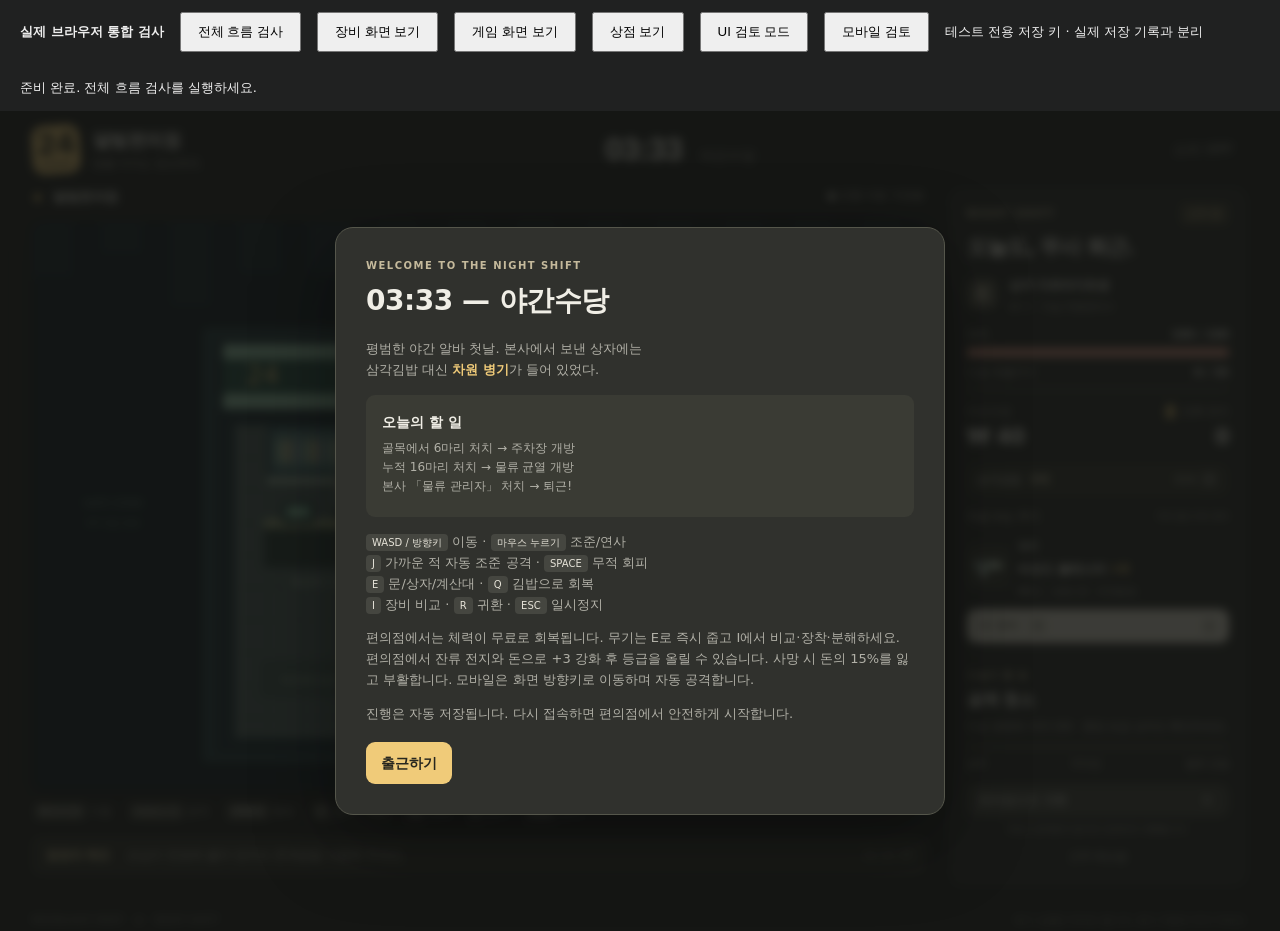
==== tests/browser.html @ c4a6b5b0 "Release Moonlight Mart: Night Shift browser RPG" ====
<!doctype html><html lang="ko"><meta charset="utf-8"><title>장비 성장 브라우저 검증</title><style>body{margin:0;background:#202121;color:#eee;font:13px system-ui}header{padding:12px 20px;display:flex;gap:16px;align-items:center}button{padding:9px 16px;cursor:pointer}iframe{border:0;width:100%;height:820px;display:block}#results{padding:12px 20px;line-height:1.8;white-space:pre-wrap}.pass{color:#dccb90}.fail{color:#ffa3a3}</style><header><strong>실제 브라우저 통합 검사</strong><button id="run">전체 흐름 검사</button><button id="inventory">장비 화면 보기</button><button id="world">게임 화면 보기</button><button id="shop">상점 보기</button><button id="preview">UI 검토 모드</button><button id="mobile">모바일 검토</button><span>테스트 전용 저장 키 · 실제 저장 기록과 분리</span></header><div id="results">준비 중…</div><iframe id="app" title="실제 게임 테스트"></iframe>
<script>
const frame=document.getElementById('app'),output=document.getElementById('results');let src;
const before=`<script>const nativeStorage=window.localStorage;Object.defineProperty(window,'localStorage',{value:{getItem:k=>nativeStorage.getItem('qa-equipment-'+k),setItem:(k,v)=>nativeStorage.setItem('qa-equipment-'+k,v)}});window.requestAnimationFrame=()=>0;<\/script>`;
const after=`<script>
window.qa={
 reset(){state=fresh();state.money=400;state.cells=40;running=true;closeModal();enterZone(0);save();},
 prepareCombat(){enterZone(1);chest=null;enemies=[];bullets=[];spawnTimer=999;const old=Math.random;Math.random=()=>.5;for(let i=0;i<2;i++){spawnEnemy('bag');const e=enemies[i];e.x=player.x+90+i*55;e.y=player.y;e.speed=0;e.elite=false;e.hp=e.max=37;}Math.random=old;},
 step(n){const old=Math.random;Math.random=()=>.5;try{for(let i=0;i<n;i++)update(1/60);}finally{Math.random=old;}draw();},
 approachDrop(){const drop=drops[0];if(!drop)throw Error('전투 드롭 없음');player.x=drop.x;player.y=drop.y;draw();},
 home(){enterZone(0);},
 inventory(){inventory();draw();},
 shop(){closeModal();shop();draw();},
 world(){closeModal();draw();},
 state(){return JSON.parse(JSON.stringify({state,zone,modal,dropCount:drops.length,damage:damage(equipped()),enemies:enemies.map(e=>({hp:e.hp,max:e.max})),selectedWeapon}));},
 prepareTarget(){enterZone(1);chest=null;enemies=[];bullets=[];spawnTimer=999;spawnEnemy('slime');enemies[0].x=player.x+70;enemies[0].y=player.y;enemies[0].speed=0;enemies[0].hp=enemies[0].max=1000;player.fire=0;},
 preview(){state.inventory=Array.from({length:5},(_,i)=>makeWeapon(i,i%4,2));state.equipped=state.inventory[0].id;state.money=650;state.cells=45;state.inventory[0].enhance=1;updateUI();inventory(state.equipped);draw();},
draw
};draw();<\/script>`;
async function load(){return new Promise(resolve=>{frame.onload=()=>resolve();frame.srcdoc=src.replace('<head>','<head><base href="../">'+before).replace('</body>',after+'</body>');});}
function click(action){const e=frame.contentDocument.querySelector('[data-action="'+action+'"]');if(!e)throw Error('버튼 없음: '+action);if(e.disabled)throw Error('비활성 버튼: '+action);e.click();}
function key(k,down=true){frame.contentDocument.dispatchEvent(new frame.contentWindow.KeyboardEvent(down?'keydown':'keyup',{key:k,bubbles:true}));}
let passed=0;
function check(ok,label){if(!ok)throw Error(label);passed++;output.textContent+='✓ '+label+'\n';}
document.getElementById('run').onclick=async()=>{passed=0;output.textContent='';output.className='pass';try{
 let qa=frame.contentWindow.qa;qa.reset();qa.prepareCombat();key('j');qa.step(160);key('j',false);let s=qa.state();check(s.state.kills===2&&s.dropCount>=1,'실제 연사 전투 → 몬스터 2마리 처치 → 무기 드롭');
 qa.approachDrop();key('e');key('e',false);s=qa.state();check(s.state.inventory.length===2&&s.modal===''&&frame.contentDocument.getElementById('modal').hidden,'E 한 번 → 즉시 가방 저장, 팝업 없음');check(frame.contentDocument.getElementById('toast').textContent.includes('획득'),'획득 토스트 표시');
 const original=s.state.equipped,picked=s.state.inventory[1].id;key('i');key('i',false);check(frame.contentDocument.querySelectorAll('.weapon-slot').length===2,'아이콘 슬롯에 무기 2개 표시');check(!frame.contentDocument.querySelector('.stat-grid'),'선택 전에는 상세 능력치 숨김');click('select:'+picked);check(!!frame.contentDocument.querySelector('.stat-grid'),'무기 클릭 → 공격력·공격속도·사거리 비교 표시');click('equip:'+picked);check(qa.state().state.equipped===picked,'획득한 무기 장착');
 click('select:'+original);click('ask-salvage:'+original);const beforeCells=qa.state().state.cells;click('salvage:'+original);s=qa.state();check(s.state.inventory.length===1&&s.state.cells>beforeCells,'기존 무기 분해 → 잔류 전지 획득');
 click('select:'+picked);check(frame.contentDocument.querySelector('[data-action="enhance:'+picked+'"]').disabled,'전투 구역에서는 강화 불가');click('close');qa.home();key('i');key('i',false);click('select:'+picked);
 const pre=qa.state(),preGear=pre.state.inventory[0];for(let i=0;i<3;i++)click('enhance:'+picked);let enhanced=qa.state();check(enhanced.state.inventory[0].enhance===3&&enhanced.state.money<pre.state.money&&enhanced.state.cells<pre.state.cells,'돈 + 잔류 전지 지불 → 확정 +3 강화');check(enhanced.damage>pre.damage,'강화 후 실제 피해 수치 증가');click('promote:'+picked);s=qa.state();check(s.state.inventory[0].rarity===preGear.rarity+1&&s.state.inventory[0].enhance===3,'등급 상승, 강화 +3 유지');
 click('close');qa.prepareTarget();key('j');qa.step(40);key('j',false);check(qa.state().enemies[0].hp<1000,'강화·승급한 무기로 실제 공격 피해 발생');qa.home();const expected=JSON.stringify(qa.state().state);await load();qa=frame.contentWindow.qa;check(JSON.stringify(qa.state().state)===expected,'페이지 재로딩 후 무기·장착·돈·전지·강화·등급 전부 유지');qa.inventory();click('select:'+picked);qa.draw();
 output.textContent+='\n'+passed+'개 브라우저 검증 통과';
 }catch(e){output.className='fail';output.textContent+='\nFAIL: '+e.stack;}};
document.getElementById('inventory').onclick=()=>frame.contentWindow.qa.inventory();document.getElementById('world').onclick=()=>frame.contentWindow.qa.world();document.getElementById('shop').onclick=()=>frame.contentWindow.qa.shop();
document.getElementById('preview').onclick=()=>{document.querySelector('header').style.display='none';output.hidden=true;frame.style.height='100vh';frame.contentWindow.qa.preview();};document.getElementById('mobile').onclick=()=>{frame.style.width='390px';frame.style.height='760px';frame.contentWindow.qa.preview();};
fetch('../index.html').then(r=>r.text()).then(async html=>{src=html;await load();output.textContent='준비 완료. 전체 흐름 검사를 실행하세요.';});
</script></html>
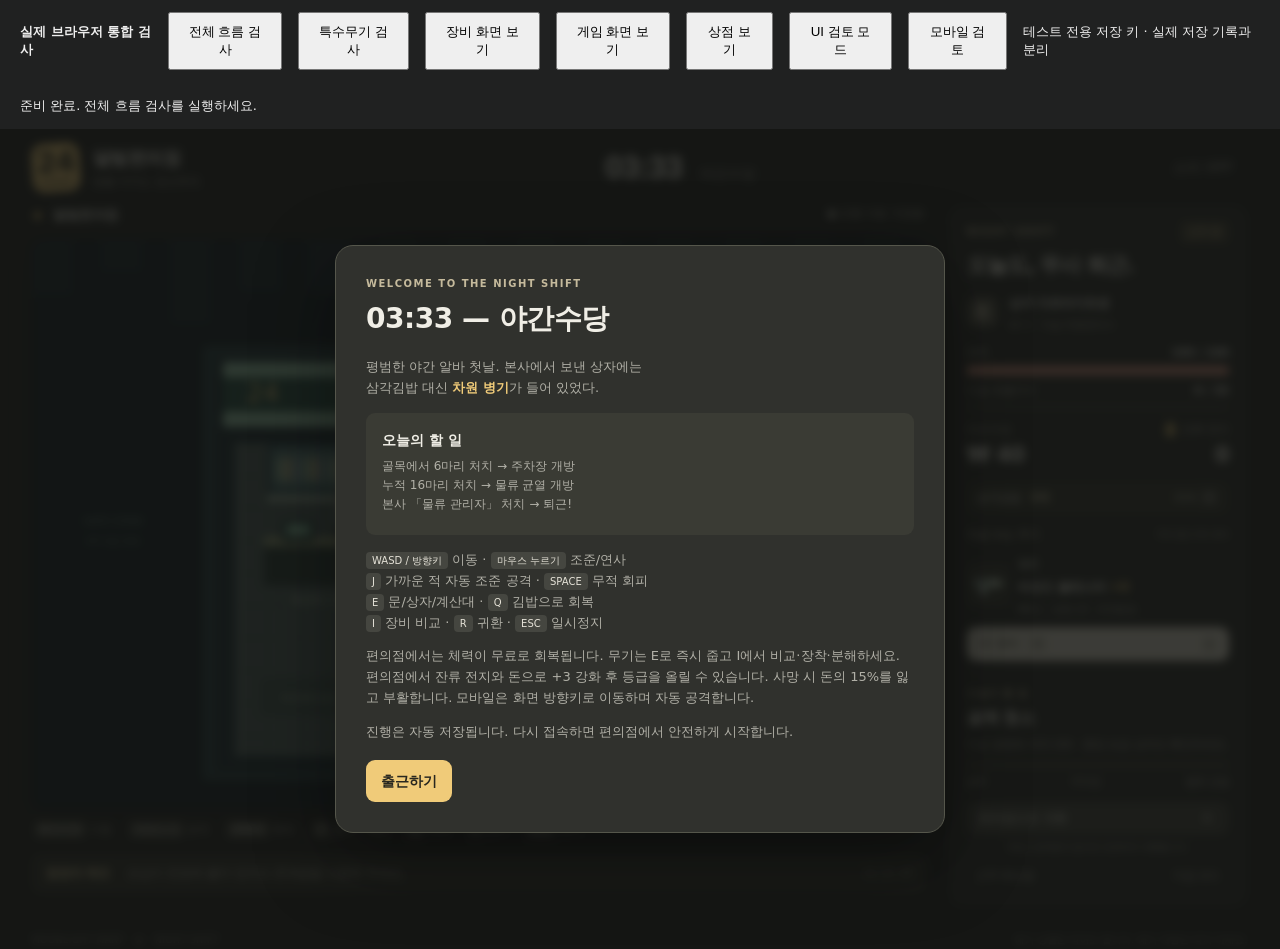
==== commit 48ed6b33: "Add code-redeemed orbital cannon with legendary beam effects" ====
--- a/tests/browser.html
+++ b/tests/browser.html
@@ -1,4 +1,4 @@
-<!doctype html><html lang="ko"><meta charset="utf-8"><title>장비 성장 브라우저 검증</title><style>body{margin:0;background:#202121;color:#eee;font:13px system-ui}header{padding:12px 20px;display:flex;gap:16px;align-items:center}button{padding:9px 16px;cursor:pointer}iframe{border:0;width:100%;height:820px;display:block}#results{padding:12px 20px;line-height:1.8;white-space:pre-wrap}.pass{color:#dccb90}.fail{color:#ffa3a3}</style><header><strong>실제 브라우저 통합 검사</strong><button id="run">전체 흐름 검사</button><button id="inventory">장비 화면 보기</button><button id="world">게임 화면 보기</button><button id="shop">상점 보기</button><button id="preview">UI 검토 모드</button><button id="mobile">모바일 검토</button><span>테스트 전용 저장 키 · 실제 저장 기록과 분리</span></header><div id="results">준비 중…</div><iframe id="app" title="실제 게임 테스트"></iframe>
+<!doctype html><html lang="ko"><meta charset="utf-8"><title>장비 성장 브라우저 검증</title><style>body{margin:0;background:#202121;color:#eee;font:13px system-ui}header{padding:12px 20px;display:flex;gap:16px;align-items:center}button{padding:9px 16px;cursor:pointer}iframe{border:0;width:100%;height:820px;display:block}#results{padding:12px 20px;line-height:1.8;white-space:pre-wrap}.pass{color:#dccb90}.fail{color:#ffa3a3}</style><header><strong>실제 브라우저 통합 검사</strong><button id="run">전체 흐름 검사</button><button id="special-test">특수무기 검사</button><button id="inventory">장비 화면 보기</button><button id="world">게임 화면 보기</button><button id="shop">상점 보기</button><button id="preview">UI 검토 모드</button><button id="mobile">모바일 검토</button><span>테스트 전용 저장 키 · 실제 저장 기록과 분리</span></header><div id="results">준비 중…</div><iframe id="app" title="실제 게임 테스트"></iframe>
 <script>
 const frame=document.getElementById('app'),output=document.getElementById('results');let src;
 const before=`<script>const nativeStorage=window.localStorage;Object.defineProperty(window,'localStorage',{value:{getItem:k=>nativeStorage.getItem('qa-equipment-'+k),setItem:(k,v)=>nativeStorage.setItem('qa-equipment-'+k,v)}});window.requestAnimationFrame=()=>0;<\/script>`;
@@ -13,6 +13,7 @@
  shop(){closeModal();shop();draw();},
  world(){closeModal();draw();},
  state(){return JSON.parse(JSON.stringify({state,zone,modal,dropCount:drops.length,damage:damage(equipped()),enemies:enemies.map(e=>({hp:e.hp,max:e.max})),selectedWeapon}));},
+ orbitalTargets(){closeModal();enterZone(1);chest=null;enemies=[];bullets=[];spawnTimer=999;player.x=200;player.y=350;for(let i=0;i<5;i++){spawnEnemy('cart');const e=enemies[i];e.x=400+i*105;e.y=350+(i%2?35:0);e.hp=e.max=5000;e.speed=0;}player.fire=0;},
  prepareTarget(){enterZone(1);chest=null;enemies=[];bullets=[];spawnTimer=999;spawnEnemy('slime');enemies[0].x=player.x+70;enemies[0].y=player.y;enemies[0].speed=0;enemies[0].hp=enemies[0].max=1000;player.fire=0;},
  preview(){state.inventory=Array.from({length:5},(_,i)=>makeWeapon(i,i%4,2));state.equipped=state.inventory[0].id;state.money=650;state.cells=45;state.inventory[0].enhance=1;updateUI();inventory(state.equipped);draw();},
 draw
@@ -32,6 +33,7 @@
  click('close');qa.prepareTarget();key('j');qa.step(40);key('j',false);check(qa.state().enemies[0].hp<1000,'강화·승급한 무기로 실제 공격 피해 발생');qa.home();const expected=JSON.stringify(qa.state().state);await load();qa=frame.contentWindow.qa;check(JSON.stringify(qa.state().state)===expected,'페이지 재로딩 후 무기·장착·돈·전지·강화·등급 전부 유지');qa.inventory();click('select:'+picked);qa.draw();
  output.textContent+='\n'+passed+'개 브라우저 검증 통과';
  }catch(e){output.className='fail';output.textContent+='\nFAIL: '+e.stack;}};
+document.getElementById('special-test').onclick=async()=>{passed=0;output.textContent='';output.className='pass';try{let qa=frame.contentWindow.qa;qa.reset();frame.contentDocument.querySelector('[data-action="redeem-menu"]').click();check(qa.state().modal==='code','지급 코드 메뉴 열림');frame.contentDocument.getElementById('redeem-code').value='wrong';frame.contentDocument.getElementById('redeem-form').requestSubmit();check(qa.state().state.inventory.length===1,'잘못된 코드 거부');frame.contentDocument.getElementById('redeem-code').value='CLOCKOUT-0333';frame.contentDocument.getElementById('redeem-form').requestSubmit();let s=qa.state();check(s.state.inventory.length===2&&s.state.orbitalClaimed,'전설 특수무기 지급 및 저장');frame.contentDocument.getElementById('redeem-form').requestSubmit();check(qa.state().state.inventory.length===2,'중복 지급 없음');click('close');key('i');key('i',false);const id=s.state.inventory[1].id;click('select:'+id);click('equip:'+id);check(qa.state().state.equipped===id,'특수무기 장착');click('close');qa.orbitalTargets();key('j');qa.step(7);key('j',false);check(qa.state().enemies.every(e=>e.hp<5000),'실제 관통/폭발 다중 적 피해');const expected=qa.state().state.inventory[1];await load();qa=frame.contentWindow.qa;check(JSON.stringify(qa.state().state.inventory[1])===JSON.stringify(expected)&&qa.state().state.orbitalClaimed,'재접속 후 특수무기 및 수령 기록 유지');click('close');qa.orbitalTargets();key('j');qa.step(7);key('j',false);document.querySelector('header').style.display='none';output.hidden=true;frame.style.height='100vh';output.textContent+='\n'+passed+'개 특수무기 브라우저 검사 통과';}catch(e){output.className='fail';output.textContent+='FAIL '+e.stack;}};
 document.getElementById('inventory').onclick=()=>frame.contentWindow.qa.inventory();document.getElementById('world').onclick=()=>frame.contentWindow.qa.world();document.getElementById('shop').onclick=()=>frame.contentWindow.qa.shop();
 document.getElementById('preview').onclick=()=>{document.querySelector('header').style.display='none';output.hidden=true;frame.style.height='100vh';frame.contentWindow.qa.preview();};document.getElementById('mobile').onclick=()=>{frame.style.width='390px';frame.style.height='760px';frame.contentWindow.qa.preview();};
 fetch('../index.html').then(r=>r.text()).then(async html=>{src=html;await load();output.textContent='준비 완료. 전체 흐름 검사를 실행하세요.';});
